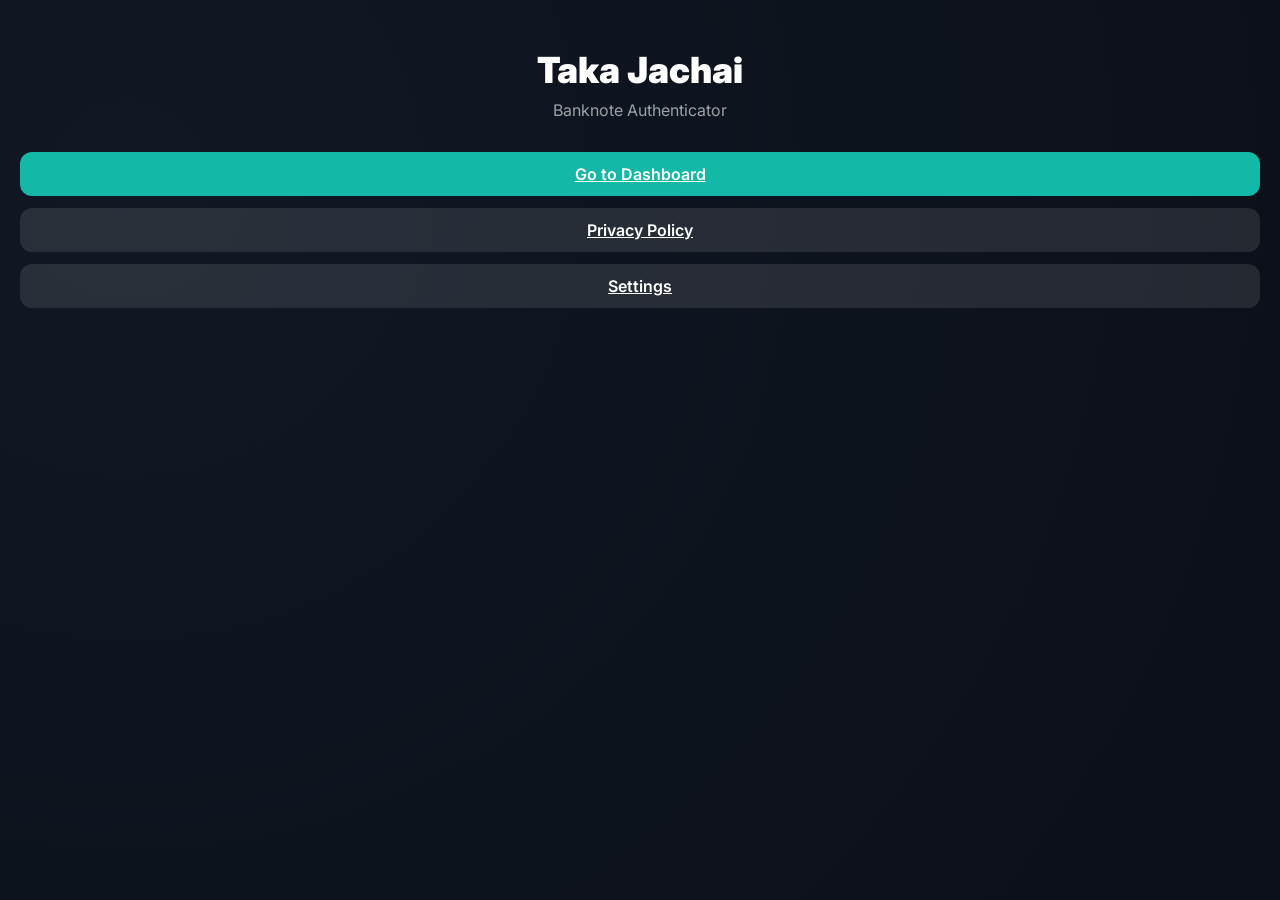
==== TAKA JACHAI website/index.html @ f7b6fb00 "Add files via upload" ====
<!DOCTYPE html>
<html lang="en">
<head>
    <meta charset="UTF-8">
    <meta name="viewport" content="width=device-width, initial-scale=1.0">
    <title>Taka Jachai - Banknote Authenticator</title>
    <link href="https://fonts.googleapis.com/css2?family=Inter:wght@300;400;500;600;700;800;900&display=swap" rel="stylesheet">
    <link rel="stylesheet" href="css/style.css">
</head>
<body>
    <div class="min-h-screen">
        <div class="px-5 pt-12 text-center">
            <h1 class="text-white text-4xl font-black">Taka Jachai</h1>
            <p class="text-white/60 mt-2">Banknote Authenticator</p>
            <div class="mt-8 space-y-3">
                <a href="dashboard.html" class="block bg-teal-500 text-white py-3 rounded-xl font-semibold">Go to Dashboard</a>
                <a href="privacy-policy.html" class="block bg-white/10 text-white py-3 rounded-xl font-semibold">Privacy Policy</a>
                <a href="settings.html" class="block bg-white/10 text-white py-3 rounded-xl font-semibold">Settings</a>
            </div>
        </div>
    </div>
    <script src="js/main.js"></script>
</body>
</html>
---- TAKA JACHAI website/css/style.css ----
* {
    margin: 0;
    padding: 0;
    box-sizing: border-box;
}

body {
    background-color: #0B0F17;
    font-family: 'Inter', system-ui, sans-serif;
    color: #FFFFFF;
}

.min-h-screen {
    min-height: 100vh;
    background: radial-gradient(circle at 10% 20%, rgba(20, 30, 45, 0.6), #0B0F17);
}

.pb-28 { padding-bottom: 7rem; }
.px-5 { padding-left: 1.25rem; padding-right: 1.25rem; }
.pt-12 { padding-top: 3rem; }
.pb-6 { padding-bottom: 1.5rem; }
.flex { display: flex; }
.items-center { align-items: center; }
.justify-between { justify-content: space-between; }
.gap-4 { gap: 1rem; }
.w-10 { width: 2.5rem; }
.h-10 { height: 2.5rem; }
.rounded-xl { border-radius: 0.75rem; }
.bg-white\/10 { background-color: rgba(255, 255, 255, 0.1); }
.border { border: 1px solid; }
.border-white\/15 { border-color: rgba(255, 255, 255, 0.15); }
.justify-center { justify-content: center; }
.text-white { color: #FFFFFF; }
.text-2xl { font-size: 1.5rem; }
.text-4xl { font-size: 2.25rem; }
.font-black { font-weight: 900; }
.font-bold { font-weight: 700; }
.font-semibold { font-weight: 600; }
.text-center { text-align: center; }
.mt-2 { margin-top: 0.5rem; }
.mt-6 { margin-top: 1.5rem; }
.mt-8 { margin-top: 2rem; }
.mb-4 { margin-bottom: 1rem; }
.py-2 { padding-top: 0.5rem; padding-bottom: 0.5rem; }
.py-3 { padding-top: 0.75rem; padding-bottom: 0.75rem; }
.px-6 { padding-left: 1.5rem; padding-right: 1.5rem; }
.p-5 { padding: 1.25rem; }
.p-8 { padding: 2rem; }
.space-y-3 > * + * { margin-top: 0.75rem; }
.block { display: block; }
.w-full { width: 100%; }
.bg-teal-500 { background-color: #14B8A6; }
.text-red-400 { color: #F87171; }
.text-white\/60 { color: rgba(255, 255, 255, 0.6); }
.text-white\/80 { color: rgba(255, 255, 255, 0.8); }
.max-w-md { max-width: 28rem; }
.mx-auto { margin-left: auto; margin-right: auto; }

.glass-card {
    background: rgba(255, 255, 255, 0.04);
    border-radius: 1.25rem;
    border: 1px solid rgba(255, 255, 255, 0.08);
    transition: all 0.2s;
}

.glass-card:hover {
    border-color: rgba(255, 255, 255, 0.18);
    background: rgba(255, 255, 255, 0.06);
}

.back-btn {
    cursor: pointer;
    transition: all 0.2s;
}

.back-btn:hover {
    background: rgba(255, 255, 255, 0.2);
    transform: scale(0.96);
}

hr {
    border-color: rgba(255, 255, 255, 0.1);
}
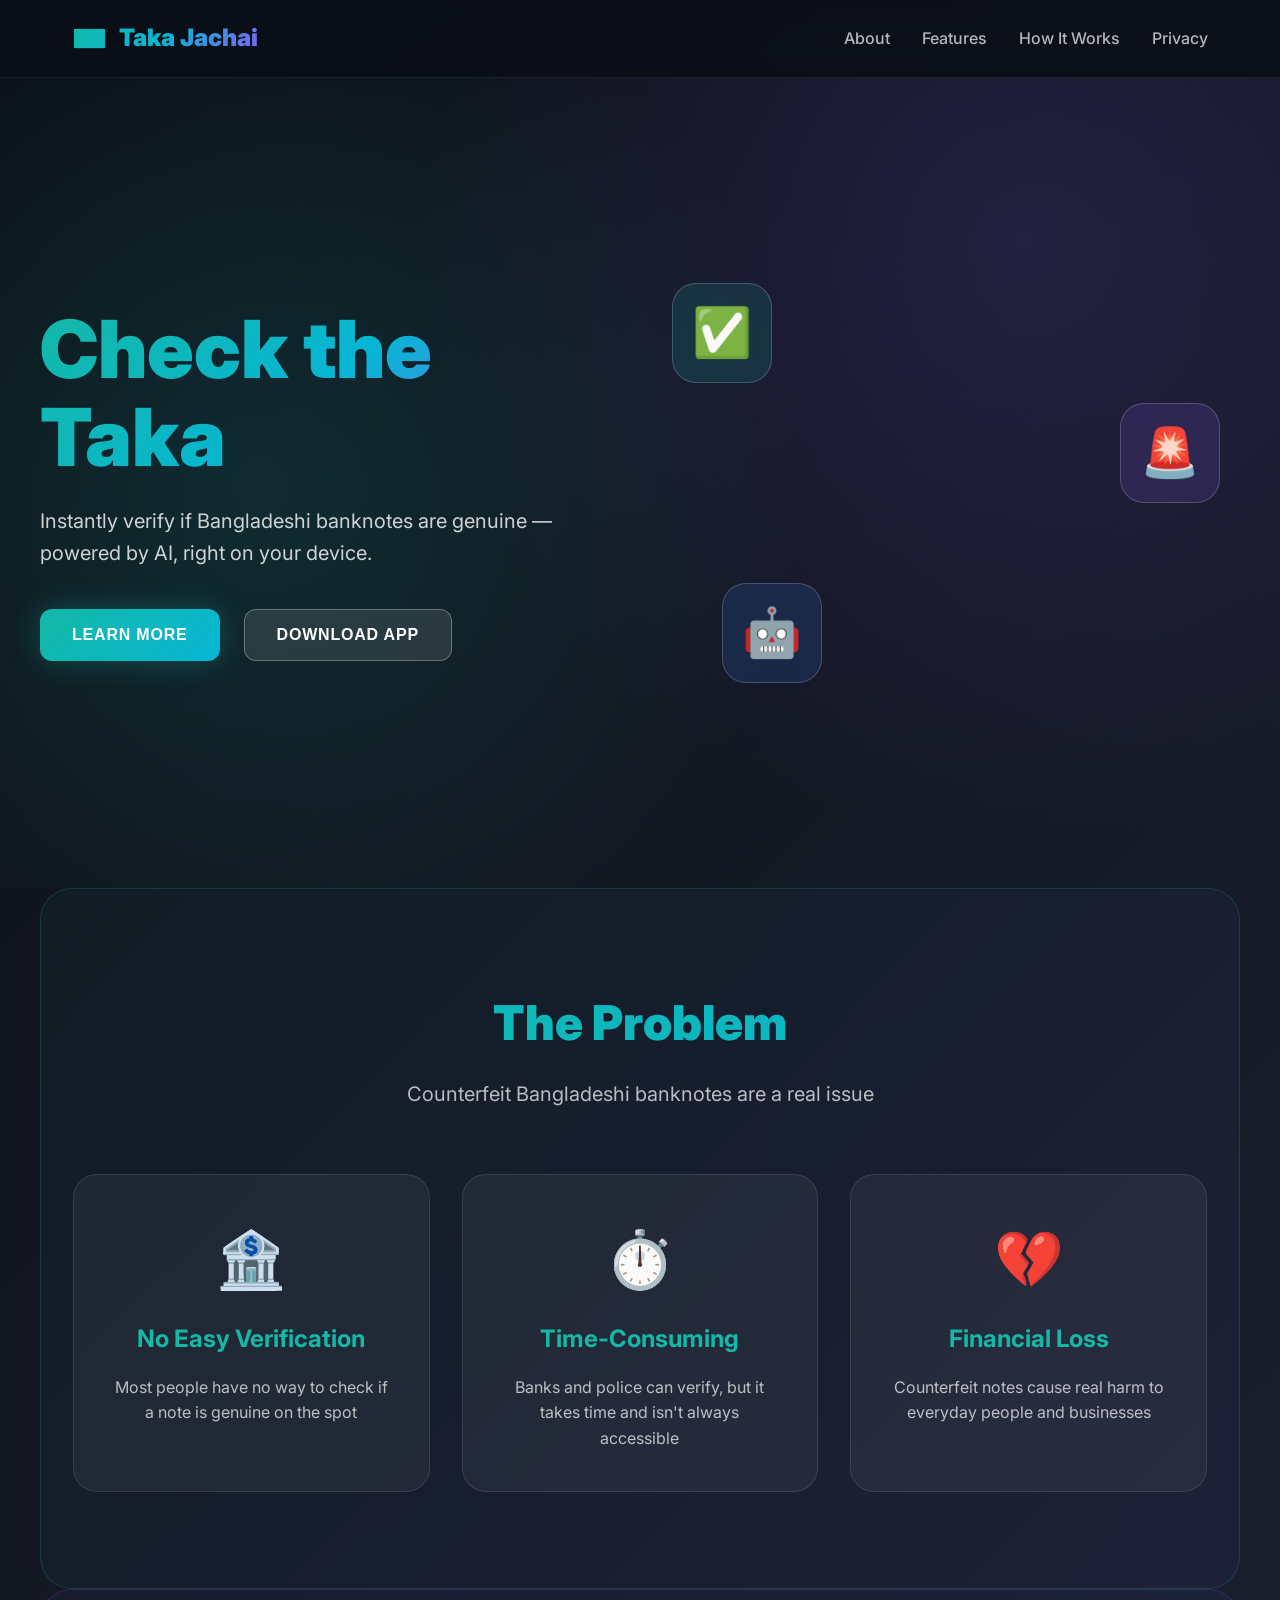
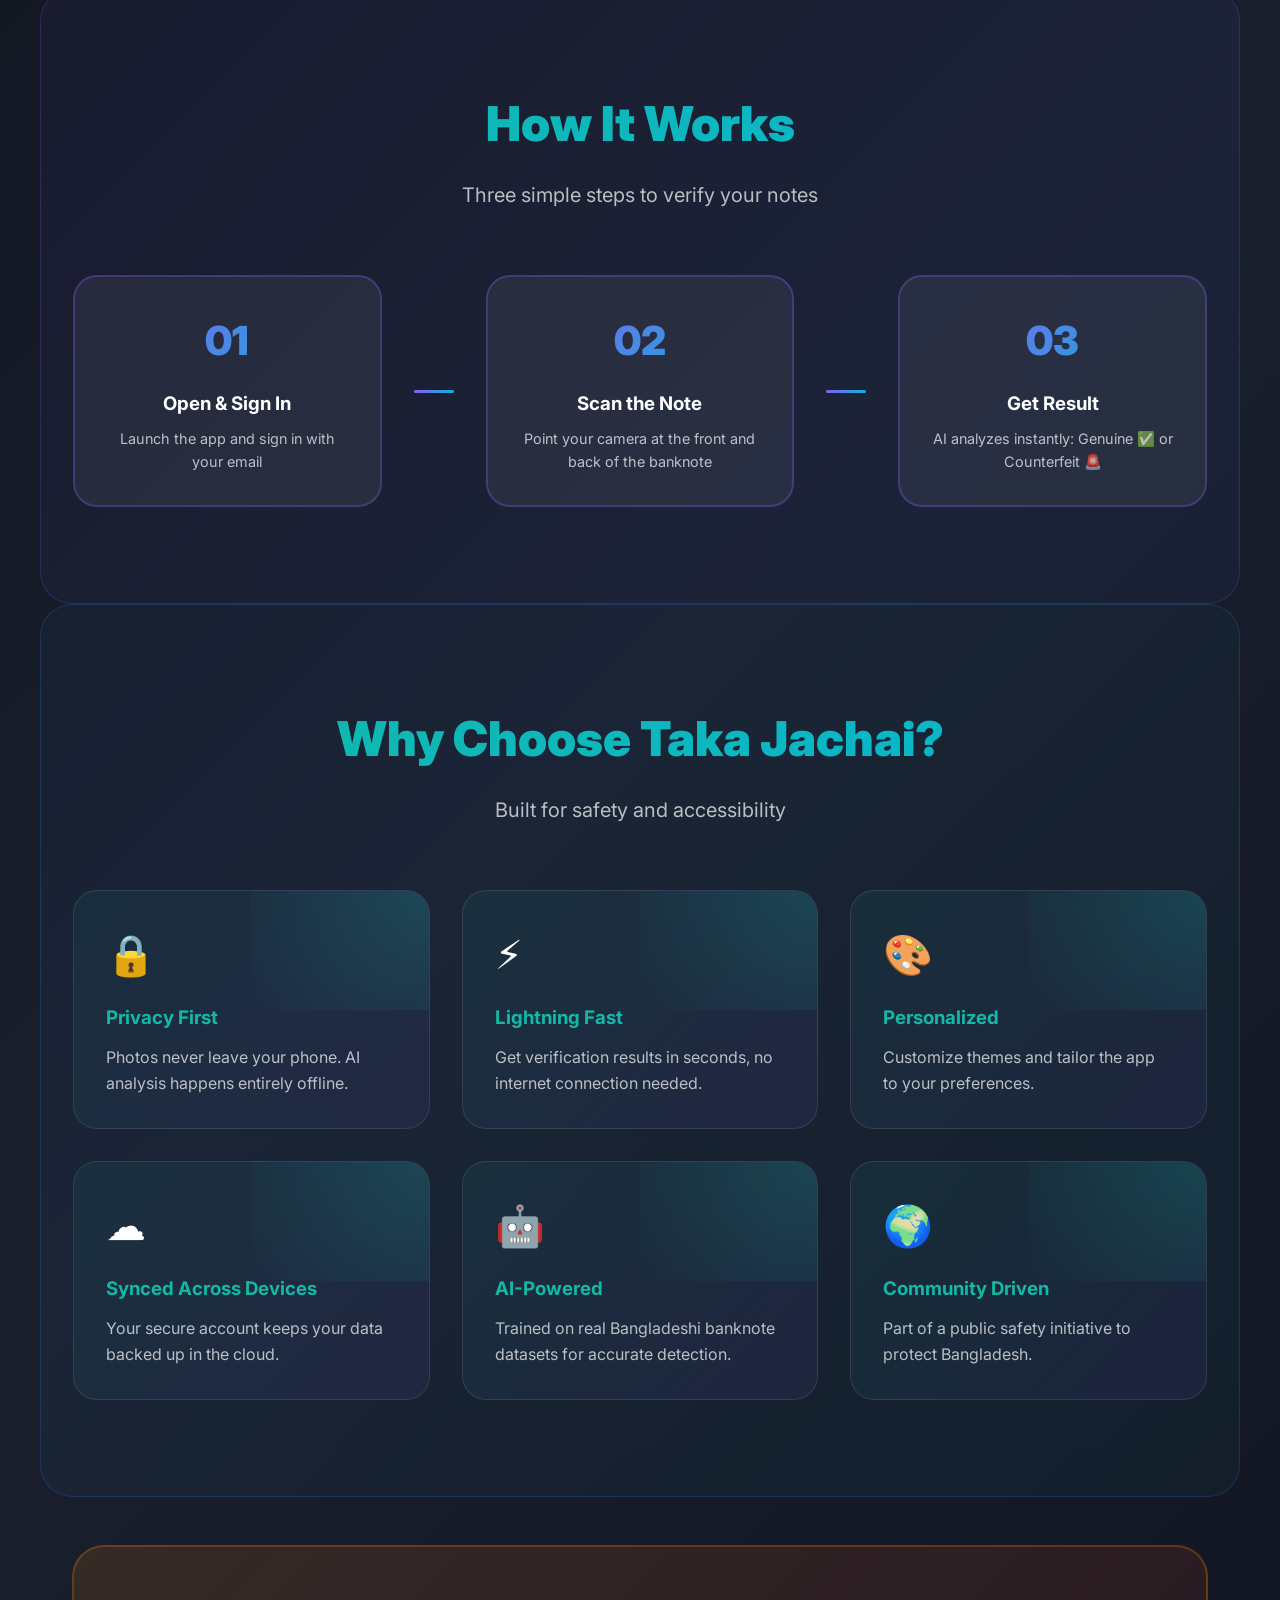
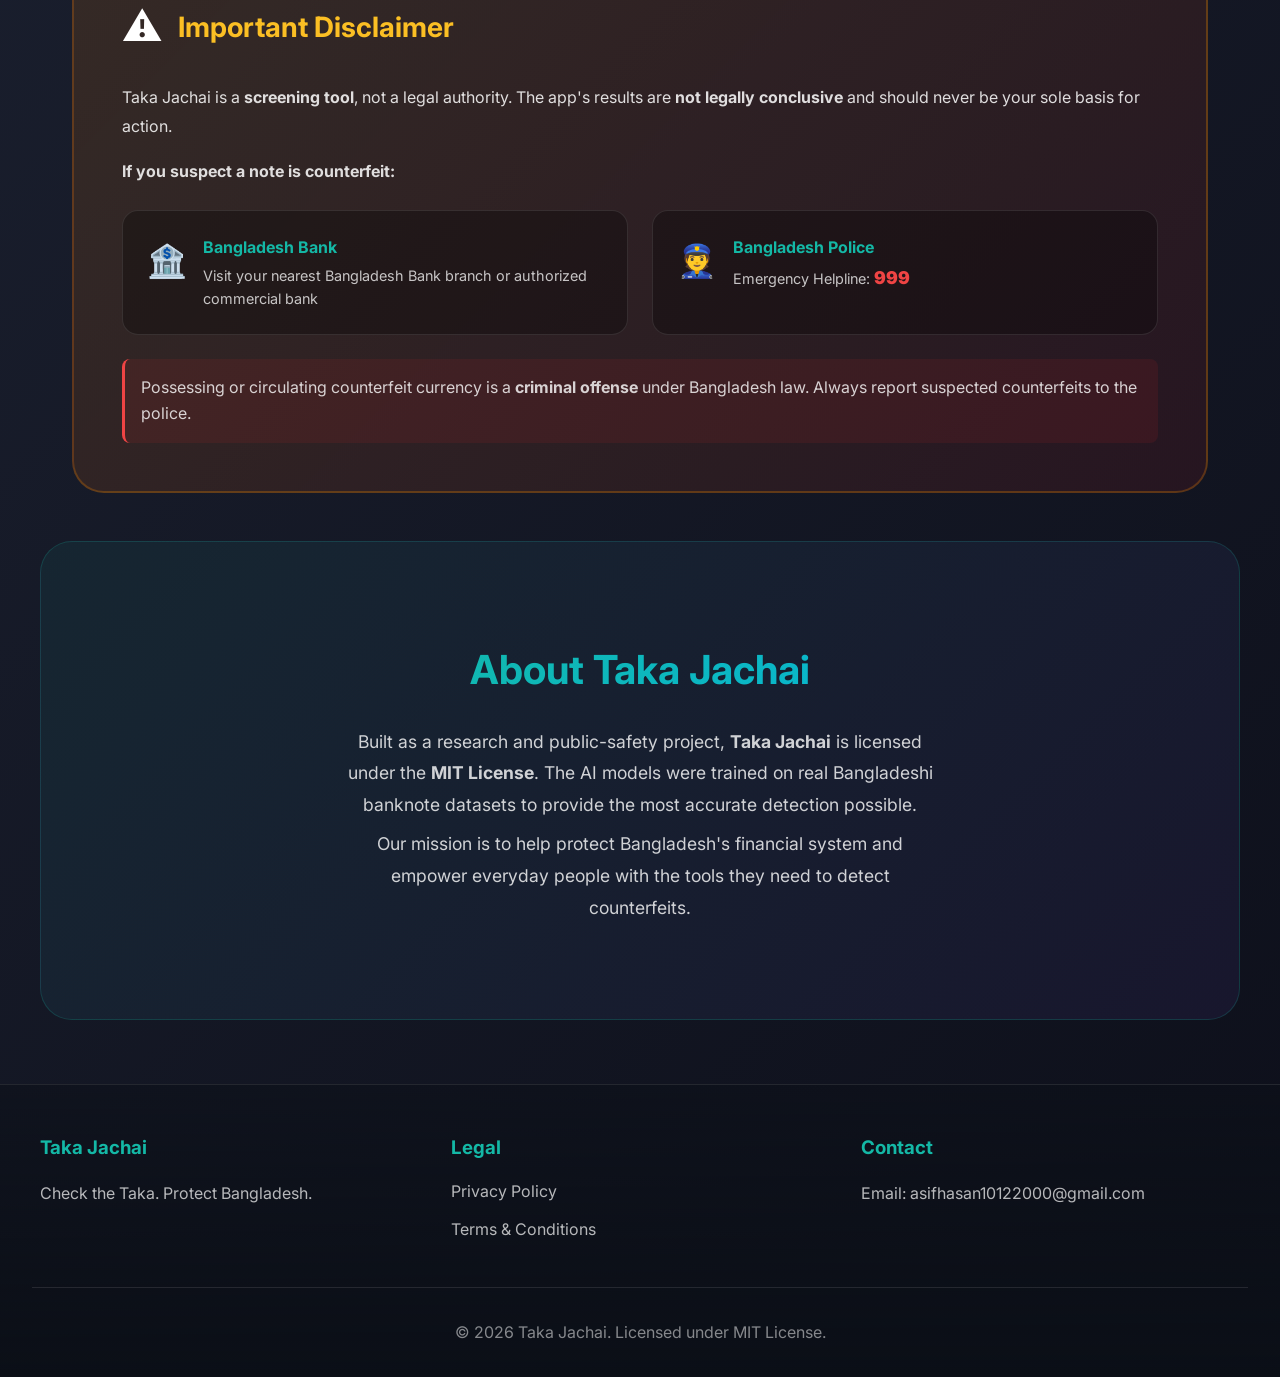
==== commit 8d9cf23e: "Add files via upload" ====
--- a/TAKA JACHAI website/index.html
+++ b/TAKA JACHAI website/index.html
@@ -3,22 +3,215 @@
 <head>
     <meta charset="UTF-8">
     <meta name="viewport" content="width=device-width, initial-scale=1.0">
-    <title>Taka Jachai - Banknote Authenticator</title>
+    <title>Taka Jachai - Check Real Bangladeshi Notes</title>
     <link href="https://fonts.googleapis.com/css2?family=Inter:wght@300;400;500;600;700;800;900&display=swap" rel="stylesheet">
     <link rel="stylesheet" href="css/style.css">
 </head>
 <body>
-    <div class="min-h-screen">
-        <div class="px-5 pt-12 text-center">
-            <h1 class="text-white text-4xl font-black">Taka Jachai</h1>
-            <p class="text-white/60 mt-2">Banknote Authenticator</p>
-            <div class="mt-8 space-y-3">
-                <a href="dashboard.html" class="block bg-teal-500 text-white py-3 rounded-xl font-semibold">Go to Dashboard</a>
-                <a href="privacy-policy.html" class="block bg-white/10 text-white py-3 rounded-xl font-semibold">Privacy Policy</a>
-                <a href="settings.html" class="block bg-white/10 text-white py-3 rounded-xl font-semibold">Settings</a>
-            </div>
-        </div>
-    </div>
+    <!-- Navigation -->
+    <nav class="navbar">
+        <div class="nav-container">
+            <div class="nav-logo">
+                <span class="logo-icon">💵</span>
+                <span class="logo-text">Taka Jachai</span>
+            </div>
+            <ul class="nav-links">
+                <li><a href="#about" class="nav-link">About</a></li>
+                <li><a href="#features" class="nav-link">Features</a></li>
+                <li><a href="#how-it-works" class="nav-link">How It Works</a></li>
+                <li><a href="privacy-policy.html" class="nav-link">Privacy</a></li>
+            </ul>
+        </div>
+    </nav>
+
+    <!-- Hero Section -->
+    <section class="hero">
+        <div class="hero-background"></div>
+        <div class="hero-content">
+            <div class="hero-text">
+                <h1 class="hero-title">Check the Taka</h1>
+                <p class="hero-subtitle">Instantly verify if Bangladeshi banknotes are genuine — powered by AI, right on your device.</p>
+                <div class="hero-buttons">
+                    <button class="btn btn-primary" onclick="document.getElementById('about').scrollIntoView({behavior: 'smooth'})">Learn More</button>
+                    <button class="btn btn-secondary">Download App</button>
+                </div>
+            </div>
+            <div class="hero-visual">
+                <div class="floating-card card-1">✅</div>
+                <div class="floating-card card-2">🚨</div>
+                <div class="floating-card card-3">🤖</div>
+            </div>
+        </div>
+    </section>
+
+    <!-- Problem Section -->
+    <section id="about" class="section problem-section">
+        <div class="section-header">
+            <h2 class="section-title">The Problem</h2>
+            <p class="section-description">Counterfeit Bangladeshi banknotes are a real issue</p>
+        </div>
+        
+        <div class="problem-grid">
+            <div class="problem-card animate-card">
+                <div class="card-icon">🏦</div>
+                <h3>No Easy Verification</h3>
+                <p>Most people have no way to check if a note is genuine on the spot</p>
+            </div>
+            <div class="problem-card animate-card">
+                <div class="card-icon">⏱️</div>
+                <h3>Time-Consuming</h3>
+                <p>Banks and police can verify, but it takes time and isn't always accessible</p>
+            </div>
+            <div class="problem-card animate-card">
+                <div class="card-icon">💔</div>
+                <h3>Financial Loss</h3>
+                <p>Counterfeit notes cause real harm to everyday people and businesses</p>
+            </div>
+        </div>
+    </section>
+
+    <!-- Solution Section -->
+    <section id="how-it-works" class="section solution-section">
+        <div class="section-header">
+            <h2 class="section-title">How It Works</h2>
+            <p class="section-description">Three simple steps to verify your notes</p>
+        </div>
+
+        <div class="steps-container">
+            <div class="step-card step-1">
+                <div class="step-number">01</div>
+                <h3>Open & Sign In</h3>
+                <p>Launch the app and sign in with your email</p>
+            </div>
+            <div class="step-line"></div>
+            <div class="step-card step-2">
+                <div class="step-number">02</div>
+                <h3>Scan the Note</h3>
+                <p>Point your camera at the front and back of the banknote</p>
+            </div>
+            <div class="step-line"></div>
+            <div class="step-card step-3">
+                <div class="step-number">03</div>
+                <h3>Get Result</h3>
+                <p>AI analyzes instantly: Genuine ✅ or Counterfeit 🚨</p>
+            </div>
+        </div>
+    </section>
+
+    <!-- Features Section -->
+    <section id="features" class="section features-section">
+        <div class="section-header">
+            <h2 class="section-title">Why Choose Taka Jachai?</h2>
+            <p class="section-description">Built for safety and accessibility</p>
+        </div>
+
+        <div class="features-grid">
+            <div class="feature-card">
+                <div class="feature-icon">🔒</div>
+                <h3>Privacy First</h3>
+                <p>Photos never leave your phone. AI analysis happens entirely offline.</p>
+            </div>
+            <div class="feature-card">
+                <div class="feature-icon">⚡</div>
+                <h3>Lightning Fast</h3>
+                <p>Get verification results in seconds, no internet connection needed.</p>
+            </div>
+            <div class="feature-card">
+                <div class="feature-icon">🎨</div>
+                <h3>Personalized</h3>
+                <p>Customize themes and tailor the app to your preferences.</p>
+            </div>
+            <div class="feature-card">
+                <div class="feature-icon">☁️</div>
+                <h3>Synced Across Devices</h3>
+                <p>Your secure account keeps your data backed up in the cloud.</p>
+            </div>
+            <div class="feature-card">
+                <div class="feature-icon">🤖</div>
+                <h3>AI-Powered</h3>
+                <p>Trained on real Bangladeshi banknote datasets for accurate detection.</p>
+            </div>
+            <div class="feature-card">
+                <div class="feature-icon">🌍</div>
+                <h3>Community Driven</h3>
+                <p>Part of a public safety initiative to protect Bangladesh.</p>
+            </div>
+        </div>
+    </section>
+
+    <!-- Important Notice Section -->
+    <section class="section notice-section">
+        <div class="notice-card">
+            <div class="notice-header">
+                <span class="notice-icon">⚠️</span>
+                <h2>Important Disclaimer</h2>
+            </div>
+            <p class="notice-text">
+                Taka Jachai is a <strong>screening tool</strong>, not a legal authority. The app's results are <strong>not legally conclusive</strong> and should never be your sole basis for action.
+            </p>
+            <p class="notice-text mt-3">
+                <strong>If you suspect a note is counterfeit:</strong>
+            </p>
+            <div class="authorities">
+                <div class="authority-item">
+                    <span class="authority-icon">🏦</span>
+                    <div>
+                        <p class="authority-name">Bangladesh Bank</p>
+                        <p class="authority-desc">Visit your nearest Bangladesh Bank branch or authorized commercial bank</p>
+                    </div>
+                </div>
+                <div class="authority-item">
+                    <span class="authority-icon">👮</span>
+                    <div>
+                        <p class="authority-name">Bangladesh Police</p>
+                        <p class="authority-desc">Emergency Helpline: <span class="highlight">999</span></p>
+                    </div>
+                </div>
+            </div>
+            <p class="notice-warning mt-3">
+                Possessing or circulating counterfeit currency is a <strong>criminal offense</strong> under Bangladesh law. Always report suspected counterfeits to the police.
+            </p>
+        </div>
+    </section>
+
+    <!-- About Section -->
+    <section class="section about-section">
+        <div class="about-content">
+            <h2>About Taka Jachai</h2>
+            <p>
+                Built as a research and public-safety project, <strong>Taka Jachai</strong> is licensed under the <strong>MIT License</strong>. 
+                The AI models were trained on real Bangladeshi banknote datasets to provide the most accurate detection possible.
+            </p>
+            <p class="mt-2">
+                Our mission is to help protect Bangladesh's financial system and empower everyday people with the tools they need to detect counterfeits.
+            </p>
+        </div>
+    </section>
+
+    <!-- Footer -->
+    <footer class="footer">
+        <div class="footer-content">
+            <div class="footer-section">
+                <h3>Taka Jachai</h3>
+                <p>Check the Taka. Protect Bangladesh.</p>
+            </div>
+            <div class="footer-section">
+                <h3>Legal</h3>
+                <ul>
+                    <li><a href="privacy-policy.html">Privacy Policy</a></li>
+                    <li><a href="terms-conditions.html">Terms & Conditions</a></li>
+                </ul>
+            </div>
+            <div class="footer-section">
+                <h3>Contact</h3>
+                <p>Email: asifhasan10122000@gmail.com</p>
+            </div>
+        </div>
+        <div class="footer-bottom">
+            <p>&copy; 2026 Taka Jachai. Licensed under MIT License.</p>
+        </div>
+    </footer>
+
     <script src="js/main.js"></script>
 </body>
 </html>
--- a/TAKA JACHAI website/css/style.css
+++ b/TAKA JACHAI website/css/style.css
@@ -1,83 +1,768 @@
+/* ===== GLOBAL STYLES ===== */
 * {
     margin: 0;
     padding: 0;
     box-sizing: border-box;
 }
 
+html {
+    scroll-behavior: smooth;
+}
+
 body {
-    background-color: #0B0F17;
-    font-family: 'Inter', system-ui, sans-serif;
-    color: #FFFFFF;
-}
-
-.min-h-screen {
-    min-height: 100vh;
-    background: radial-gradient(circle at 10% 20%, rgba(20, 30, 45, 0.6), #0B0F17);
-}
-
-.pb-28 { padding-bottom: 7rem; }
-.px-5 { padding-left: 1.25rem; padding-right: 1.25rem; }
-.pt-12 { padding-top: 3rem; }
-.pb-6 { padding-bottom: 1.5rem; }
-.flex { display: flex; }
-.items-center { align-items: center; }
-.justify-between { justify-content: space-between; }
-.gap-4 { gap: 1rem; }
-.w-10 { width: 2.5rem; }
-.h-10 { height: 2.5rem; }
-.rounded-xl { border-radius: 0.75rem; }
-.bg-white\/10 { background-color: rgba(255, 255, 255, 0.1); }
-.border { border: 1px solid; }
-.border-white\/15 { border-color: rgba(255, 255, 255, 0.15); }
-.justify-center { justify-content: center; }
-.text-white { color: #FFFFFF; }
-.text-2xl { font-size: 1.5rem; }
-.text-4xl { font-size: 2.25rem; }
-.font-black { font-weight: 900; }
-.font-bold { font-weight: 700; }
-.font-semibold { font-weight: 600; }
-.text-center { text-align: center; }
-.mt-2 { margin-top: 0.5rem; }
-.mt-6 { margin-top: 1.5rem; }
-.mt-8 { margin-top: 2rem; }
-.mb-4 { margin-bottom: 1rem; }
-.py-2 { padding-top: 0.5rem; padding-bottom: 0.5rem; }
-.py-3 { padding-top: 0.75rem; padding-bottom: 0.75rem; }
-.px-6 { padding-left: 1.5rem; padding-right: 1.5rem; }
-.p-5 { padding: 1.25rem; }
-.p-8 { padding: 2rem; }
-.space-y-3 > * + * { margin-top: 0.75rem; }
-.block { display: block; }
-.w-full { width: 100%; }
-.bg-teal-500 { background-color: #14B8A6; }
-.text-red-400 { color: #F87171; }
-.text-white\/60 { color: rgba(255, 255, 255, 0.6); }
-.text-white\/80 { color: rgba(255, 255, 255, 0.8); }
-.max-w-md { max-width: 28rem; }
-.mx-auto { margin-left: auto; margin-right: auto; }
-
-.glass-card {
-    background: rgba(255, 255, 255, 0.04);
-    border-radius: 1.25rem;
-    border: 1px solid rgba(255, 255, 255, 0.08);
-    transition: all 0.2s;
-}
-
-.glass-card:hover {
-    border-color: rgba(255, 255, 255, 0.18);
+    font-family: 'Inter', system-ui, -apple-system, sans-serif;
+    background: linear-gradient(135deg, #0B0F17 0%, #1a1f2e 50%, #0d0f1a 100%);
+    color: #ffffff;
+    overflow-x: hidden;
+    line-height: 1.6;
+}
+
+/* ===== NAVIGATION ===== */
+.navbar {
+    position: sticky;
+    top: 0;
+    z-index: 1000;
+    background: rgba(11, 15, 23, 0.85);
+    backdrop-filter: blur(10px);
+    border-bottom: 1px solid rgba(255, 255, 255, 0.08);
+    animation: slideDown 0.6s ease-out;
+}
+
+@keyframes slideDown {
+    from {
+        transform: translateY(-100%);
+        opacity: 0;
+    }
+    to {
+        transform: translateY(0);
+        opacity: 1;
+    }
+}
+
+.nav-container {
+    max-width: 1200px;
+    margin: 0 auto;
+    padding: 1rem 2rem;
+    display: flex;
+    justify-content: space-between;
+    align-items: center;
+}
+
+.nav-logo {
+    display: flex;
+    align-items: center;
+    gap: 0.75rem;
+    font-size: 1.5rem;
+    font-weight: 900;
+    background: linear-gradient(135deg, #14B8A6, #06B6D4, #8B5CF6);
+    -webkit-background-clip: text;
+    -webkit-text-fill-color: transparent;
+    background-clip: text;
+}
+
+.logo-icon {
+    font-size: 1.75rem;
+    animation: bounce 2s infinite;
+}
+
+@keyframes bounce {
+    0%, 100% { transform: translateY(0); }
+    50% { transform: translateY(-8px); }
+}
+
+.nav-links {
+    display: flex;
+    list-style: none;
+    gap: 2rem;
+}
+
+.nav-link {
+    color: rgba(255, 255, 255, 0.7);
+    text-decoration: none;
+    transition: all 0.3s ease;
+    font-weight: 500;
+    position: relative;
+}
+
+.nav-link:hover {
+    color: #14B8A6;
+}
+
+.nav-link::after {
+    content: '';
+    position: absolute;
+    bottom: -4px;
+    left: 0;
+    width: 0;
+    height: 2px;
+    background: linear-gradient(90deg, #14B8A6, #06B6D4);
+    transition: width 0.3s ease;
+}
+
+.nav-link:hover::after {
+    width: 100%;
+}
+
+/* ===== HERO SECTION ===== */
+.hero {
+    min-height: 90vh;
+    display: flex;
+    align-items: center;
+    justify-content: center;
+    position: relative;
+    overflow: hidden;
+    padding: 4rem 2rem;
+}
+
+.hero-background {
+    position: absolute;
+    top: 0;
+    left: 0;
+    right: 0;
+    bottom: 0;
+    background: radial-gradient(circle at 20% 50%, rgba(20, 184, 166, 0.15) 0%, transparent 50%),
+                radial-gradient(circle at 80% 20%, rgba(139, 92, 246, 0.15) 0%, transparent 50%);
+    animation: gradientShift 8s ease infinite;
+    z-index: 0;
+}
+
+@keyframes gradientShift {
+    0%, 100% { opacity: 1; }
+    50% { opacity: 0.8; }
+}
+
+.hero-content {
+    max-width: 1200px;
+    display: grid;
+    grid-template-columns: 1fr 1fr;
+    gap: 4rem;
+    align-items: center;
+    position: relative;
+    z-index: 1;
+}
+
+.hero-text {
+    animation: slideInLeft 0.8s ease-out;
+}
+
+@keyframes slideInLeft {
+    from {
+        opacity: 0;
+        transform: translateX(-50px);
+    }
+    to {
+        opacity: 1;
+        transform: translateX(0);
+    }
+}
+
+.hero-title {
+    font-size: clamp(3rem, 8vw, 5rem);
+    font-weight: 900;
+    line-height: 1.1;
+    margin-bottom: 1.5rem;
+    background: linear-gradient(135deg, #14B8A6 0%, #06B6D4 50%, #8B5CF6 100%);
+    -webkit-background-clip: text;
+    -webkit-text-fill-color: transparent;
+    background-clip: text;
+}
+
+.hero-subtitle {
+    font-size: 1.25rem;
+    color: rgba(255, 255, 255, 0.8);
+    margin-bottom: 2.5rem;
+    line-height: 1.6;
+}
+
+.hero-buttons {
+    display: flex;
+    gap: 1.5rem;
+    flex-wrap: wrap;
+}
+
+.btn {
+    padding: 1rem 2rem;
+    border: none;
+    border-radius: 0.75rem;
+    font-size: 1rem;
+    font-weight: 600;
+    cursor: pointer;
+    transition: all 0.3s ease;
+    text-transform: uppercase;
+    letter-spacing: 0.05em;
+}
+
+.btn-primary {
+    background: linear-gradient(135deg, #14B8A6, #06B6D4);
+    color: white;
+    box-shadow: 0 0 30px rgba(20, 184, 166, 0.3);
+}
+
+.btn-primary:hover {
+    transform: translateY(-3px);
+    box-shadow: 0 10px 40px rgba(20, 184, 166, 0.4);
+}
+
+.btn-secondary {
+    background: rgba(255, 255, 255, 0.1);
+    color: white;
+    border: 1px solid rgba(255, 255, 255, 0.3);
+}
+
+.btn-secondary:hover {
+    background: rgba(255, 255, 255, 0.2);
+    border-color: rgba(255, 255, 255, 0.5);
+    transform: translateY(-3px);
+}
+
+.hero-visual {
+    position: relative;
+    height: 400px;
+    display: flex;
+    align-items: center;
+    justify-content: center;
+}
+
+.floating-card {
+    position: absolute;
+    width: 100px;
+    height: 100px;
+    border-radius: 1.5rem;
+    display: flex;
+    align-items: center;
+    justify-content: center;
+    font-size: 3rem;
+    backdrop-filter: blur(10px);
+    border: 1px solid rgba(255, 255, 255, 0.2);
+    animation: float 6s ease-in-out infinite;
+}
+
+.card-1 {
+    background: rgba(20, 184, 166, 0.15);
+    top: 0;
+    left: 0;
+    animation-delay: 0s;
+}
+
+.card-2 {
+    background: rgba(139, 92, 246, 0.15);
+    top: 120px;
+    right: 20px;
+    animation-delay: 1s;
+}
+
+.card-3 {
+    background: rgba(59, 130, 246, 0.15);
+    bottom: 0;
+    left: 50px;
+    animation-delay: 2s;
+}
+
+@keyframes float {
+    0%, 100% { transform: translateY(0px) rotate(0deg); }
+    50% { transform: translateY(-30px) rotate(5deg); }
+}
+
+@media (max-width: 768px) {
+    .hero-content {
+        grid-template-columns: 1fr;
+    }
+    .hero-visual {
+        display: none;
+    }
+    .nav-links {
+        gap: 1rem;
+        font-size: 0.9rem;
+    }
+}
+
+/* ===== SECTIONS ===== */
+.section {
+    padding: 6rem 2rem;
+    max-width: 1200px;
+    margin: 0 auto;
+}
+
+.section-header {
+    text-align: center;
+    margin-bottom: 4rem;
+    animation: fadeInUp 0.8s ease-out;
+}
+
+@keyframes fadeInUp {
+    from {
+        opacity: 0;
+        transform: translateY(30px);
+    }
+    to {
+        opacity: 1;
+        transform: translateY(0);
+    }
+}
+
+.section-title {
+    font-size: 3rem;
+    font-weight: 900;
+    margin-bottom: 1rem;
+    background: linear-gradient(135deg, #14B8A6, #06B6D4);
+    -webkit-background-clip: text;
+    -webkit-text-fill-color: transparent;
+    background-clip: text;
+}
+
+.section-description {
+    font-size: 1.25rem;
+    color: rgba(255, 255, 255, 0.7);
+}
+
+/* ===== PROBLEM SECTION ===== */
+.problem-section {
+    background: linear-gradient(135deg, rgba(20, 184, 166, 0.05), rgba(139, 92, 246, 0.05));
+    border-radius: 2rem;
+    border: 1px solid rgba(20, 184, 166, 0.2);
+}
+
+.problem-grid {
+    display: grid;
+    grid-template-columns: repeat(auto-fit, minmax(300px, 1fr));
+    gap: 2rem;
+}
+
+.problem-card {
+    background: rgba(255, 255, 255, 0.05);
+    border: 1px solid rgba(255, 255, 255, 0.1);
+    border-radius: 1.5rem;
+    padding: 2.5rem;
+    text-align: center;
+    transition: all 0.3s ease;
+    position: relative;
+    overflow: hidden;
+}
+
+.problem-card::before {
+    content: '';
+    position: absolute;
+    top: 0;
+    left: -100%;
+    width: 100%;
+    height: 100%;
+    background: linear-gradient(90deg, transparent, rgba(255, 255, 255, 0.1), transparent);
+    transition: left 0.5s ease;
+}
+
+.problem-card:hover {
+    border-color: rgba(20, 184, 166, 0.5);
+    background: rgba(20, 184, 166, 0.1);
+    transform: translateY(-10px);
+}
+
+.problem-card:hover::before {
+    left: 100%;
+}
+
+.card-icon {
+    font-size: 3.5rem;
+    margin-bottom: 1rem;
+    display: inline-block;
+    animation: scaleIn 0.6s ease-out;
+}
+
+@keyframes scaleIn {
+    from {
+        opacity: 0;
+        transform: scale(0);
+    }
+    to {
+        opacity: 1;
+        transform: scale(1);
+    }
+}
+
+.problem-card h3 {
+    font-size: 1.5rem;
+    margin-bottom: 1rem;
+    color: #14B8A6;
+}
+
+.problem-card p {
+    color: rgba(255, 255, 255, 0.7);
+    font-size: 1rem;
+}
+
+.animate-card {
+    animation: fadeInUp 0.8s ease-out;
+}
+
+.problem-card:nth-child(1) { animation-delay: 0.2s; }
+.problem-card:nth-child(2) { animation-delay: 0.4s; }
+.problem-card:nth-child(3) { animation-delay: 0.6s; }
+
+/* ===== SOLUTION SECTION ===== */
+.solution-section {
+    background: linear-gradient(135deg, rgba(139, 92, 246, 0.05), rgba(59, 130, 246, 0.05));
+    border-radius: 2rem;
+    border: 1px solid rgba(139, 92, 246, 0.2);
+}
+
+.steps-container {
+    display: grid;
+    grid-template-columns: 1fr auto 1fr auto 1fr;
+    gap: 2rem;
+    align-items: center;
+}
+
+.step-card {
     background: rgba(255, 255, 255, 0.06);
-}
-
-.back-btn {
+    border: 2px solid rgba(139, 92, 246, 0.3);
+    border-radius: 1.5rem;
+    padding: 2rem;
+    text-align: center;
+    position: relative;
+    transition: all 0.3s ease;
+}
+
+.step-card:hover {
+    border-color: rgba(139, 92, 246, 0.8);
+    background: rgba(139, 92, 246, 0.15);
+    transform: scale(1.05);
+}
+
+.step-number {
+    font-size: 2.5rem;
+    font-weight: 900;
+    background: linear-gradient(135deg, #8B5CF6, #06B6D4);
+    -webkit-background-clip: text;
+    -webkit-text-fill-color: transparent;
+    background-clip: text;
+    margin-bottom: 1rem;
+}
+
+.step-card h3 {
+    color: white;
+    margin-bottom: 0.5rem;
+}
+
+.step-card p {
+    color: rgba(255, 255, 255, 0.7);
+    font-size: 0.9rem;
+}
+
+.step-line {
+    width: 40px;
+    height: 3px;
+    background: linear-gradient(90deg, #8B5CF6, #06B6D4);
+    border-radius: 2px;
+}
+
+@media (max-width: 1024px) {
+    .steps-container {
+        grid-template-columns: 1fr;
+    }
+    .step-line {
+        width: 3px;
+        height: 40px;
+    }
+}
+
+.step-1 { animation: fadeInUp 0.8s ease-out 0.1s both; }
+.step-2 { animation: fadeInUp 0.8s ease-out 0.3s both; }
+.step-3 { animation: fadeInUp 0.8s ease-out 0.5s both; }
+
+/* ===== FEATURES SECTION ===== */
+.features-section {
+    background: linear-gradient(135deg, rgba(59, 130, 246, 0.05), rgba(20, 184, 166, 0.05));
+    border-radius: 2rem;
+    border: 1px solid rgba(59, 130, 246, 0.2);
+}
+
+.features-grid {
+    display: grid;
+    grid-template-columns: repeat(auto-fit, minmax(280px, 1fr));
+    gap: 2rem;
+}
+
+.feature-card {
+    background: linear-gradient(135deg, rgba(20, 184, 166, 0.08), rgba(139, 92, 246, 0.08));
+    border: 1px solid rgba(255, 255, 255, 0.1);
+    border-radius: 1.5rem;
+    padding: 2rem;
+    transition: all 0.3s ease;
     cursor: pointer;
-    transition: all 0.2s;
-}
-
-.back-btn:hover {
-    background: rgba(255, 255, 255, 0.2);
-    transform: scale(0.96);
-}
-
-hr {
-    border-color: rgba(255, 255, 255, 0.1);
+    position: relative;
+    overflow: hidden;
+}
+
+.feature-card::before {
+    content: '';
+    position: absolute;
+    top: -50%;
+    right: -50%;
+    width: 100%;
+    height: 100%;
+    background: radial-gradient(circle, rgba(20, 184, 166, 0.2), transparent);
+    transition: all 0.3s ease;
+}
+
+.feature-card:hover {
+    border-color: rgba(20, 184, 166, 0.5);
+    background: linear-gradient(135deg, rgba(20, 184, 166, 0.15), rgba(139, 92, 246, 0.15));
+    transform: translateY(-15px);
+}
+
+.feature-card:hover::before {
+    top: -10%;
+    right: -10%;
+}
+
+.feature-icon {
+    font-size: 2.5rem;
+    margin-bottom: 1rem;
+    display: inline-block;
+    animation: spin 20s linear infinite;
+}
+
+@keyframes spin {
+    0% { transform: rotateY(0deg) rotateX(0deg); }
+    100% { transform: rotateY(360deg) rotateX(360deg); }
+}
+
+.feature-card:hover .feature-icon {
+    animation: spin 10s linear infinite;
+}
+
+.feature-card h3 {
+    color: #14B8A6;
+    margin-bottom: 0.75rem;
+}
+
+.feature-card p {
+    color: rgba(255, 255, 255, 0.7);
+}
+
+.feature-card:nth-child(1) { animation: fadeInUp 0.8s ease-out 0.1s both; }
+.feature-card:nth-child(2) { animation: fadeInUp 0.8s ease-out 0.2s both; }
+.feature-card:nth-child(3) { animation: fadeInUp 0.8s ease-out 0.3s both; }
+.feature-card:nth-child(4) { animation: fadeInUp 0.8s ease-out 0.4s both; }
+.feature-card:nth-child(5) { animation: fadeInUp 0.8s ease-out 0.5s both; }
+.feature-card:nth-child(6) { animation: fadeInUp 0.8s ease-out 0.6s both; }
+
+/* ===== NOTICE SECTION ===== */
+.notice-section {
+    padding: 3rem 2rem;
+}
+
+.notice-card {
+    background: linear-gradient(135deg, rgba(217, 119, 6, 0.15), rgba(220, 38, 38, 0.1));
+    border: 2px solid rgba(217, 119, 6, 0.3);
+    border-radius: 2rem;
+    padding: 3rem;
+    animation: slideInUp 0.8s ease-out;
+}
+
+@keyframes slideInUp {
+    from {
+        opacity: 0;
+        transform: translateY(30px);
+    }
+    to {
+        opacity: 1;
+        transform: translateY(0);
+    }
+}
+
+.notice-header {
+    display: flex;
+    align-items: center;
+    gap: 1rem;
+    margin-bottom: 1.5rem;
+}
+
+.notice-icon {
+    font-size: 2.5rem;
+    animation: pulse 2s ease-in-out infinite;
+}
+
+@keyframes pulse {
+    0%, 100% { transform: scale(1); }
+    50% { transform: scale(1.1); }
+}
+
+.notice-header h2 {
+    color: #FBBF24;
+    font-size: 1.75rem;
+}
+
+.notice-text {
+    color: rgba(255, 255, 255, 0.85);
+    line-height: 1.8;
+    margin-bottom: 1rem;
+}
+
+.mt-3 {
+    margin-top: 1rem;
+}
+
+.authorities {
+    display: grid;
+    grid-template-columns: 1fr 1fr;
+    gap: 1.5rem;
+    margin: 1.5rem 0;
+}
+
+.authority-item {
+    display: flex;
+    gap: 1rem;
+    background: rgba(0, 0, 0, 0.3);
+    padding: 1.5rem;
+    border-radius: 1rem;
+    border: 1px solid rgba(255, 255, 255, 0.1);
+}
+
+.authority-icon {
+    font-size: 2rem;
+    flex-shrink: 0;
+}
+
+.authority-name {
+    color: #14B8A6;
+    font-weight: 700;
+    margin-bottom: 0.25rem;
+}
+
+.authority-desc {
+    color: rgba(255, 255, 255, 0.75);
+    font-size: 0.9rem;
+}
+
+.highlight {
+    color: #EF4444;
+    font-weight: 900;
+    font-size: 1.1rem;
+}
+
+.notice-warning {
+    color: rgba(255, 255, 255, 0.8);
+    background: rgba(220, 38, 38, 0.1);
+    padding: 1rem;
+    border-left: 3px solid #EF4444;
+    border-radius: 0.5rem;
+}
+
+@media (max-width: 768px) {
+    .authorities {
+        grid-template-columns: 1fr;
+    }
+    .notice-card {
+        padding: 1.5rem;
+    }
+}
+
+/* ===== ABOUT SECTION ===== */
+.about-section {
+    background: linear-gradient(135deg, rgba(20, 184, 166, 0.08), rgba(139, 92, 246, 0.08));
+    border-radius: 2rem;
+    border: 1px solid rgba(20, 184, 166, 0.2);
+    text-align: center;
+}
+
+.about-content {
+    max-width: 600px;
+    margin: 0 auto;
+    animation: fadeInUp 0.8s ease-out;
+}
+
+.about-content h2 {
+    font-size: 2.5rem;
+    margin-bottom: 1.5rem;
+    background: linear-gradient(135deg, #14B8A6, #06B6D4);
+    -webkit-background-clip: text;
+    -webkit-text-fill-color: transparent;
+    background-clip: text;
+}
+
+.about-content p {
+    color: rgba(255, 255, 255, 0.8);
+    font-size: 1.1rem;
+    line-height: 1.8;
+}
+
+/* ===== FOOTER ===== */
+.footer {
+    background: linear-gradient(180deg, rgba(11, 15, 23, 0.5), #0B0F17);
+    border-top: 1px solid rgba(255, 255, 255, 0.1);
+    padding: 3rem 2rem 2rem;
+    margin-top: 4rem;
+}
+
+.footer-content {
+    max-width: 1200px;
+    margin: 0 auto;
+    display: grid;
+    grid-template-columns: repeat(auto-fit, minmax(250px, 1fr));
+    gap: 2rem;
+    margin-bottom: 2rem;
+}
+
+.footer-section h3 {
+    color: #14B8A6;
+    margin-bottom: 1rem;
+}
+
+.footer-section p {
+    color: rgba(255, 255, 255, 0.7);
+    line-height: 1.8;
+}
+
+.footer-section ul {
+    list-style: none;
+}
+
+.footer-section ul li {
+    margin-bottom: 0.75rem;
+}
+
+.footer-section ul li a {
+    color: rgba(255, 255, 255, 0.7);
+    text-decoration: none;
+    transition: all 0.3s ease;
+}
+
+.footer-section ul li a:hover {
+    color: #14B8A6;
+    transform: translateX(5px);
+}
+
+.footer-bottom {
+    text-align: center;
+    padding-top: 2rem;
+    border-top: 1px solid rgba(255, 255, 255, 0.1);
+    color: rgba(255, 255, 255, 0.5);
+}
+
+/* ===== UTILITY CLASSES ===== */
+.mt-2 {
+    margin-top: 0.5rem;
+}
+
+.mt-3 {
+    margin-top: 1rem;
+}
+
+/* ===== SCROLLBAR ===== */
+::-webkit-scrollbar {
+    width: 8px;
+}
+
+::-webkit-scrollbar-track {
+    background: rgba(255, 255, 255, 0.05);
+}
+
+::-webkit-scrollbar-thumb {
+    background: linear-gradient(180deg, #14B8A6, #06B6D4);
+    border-radius: 10px;
+}
+
+::-webkit-scrollbar-thumb:hover {
+    background: linear-gradient(180deg, #06B6D4, #8B5CF6);
+}
 }
